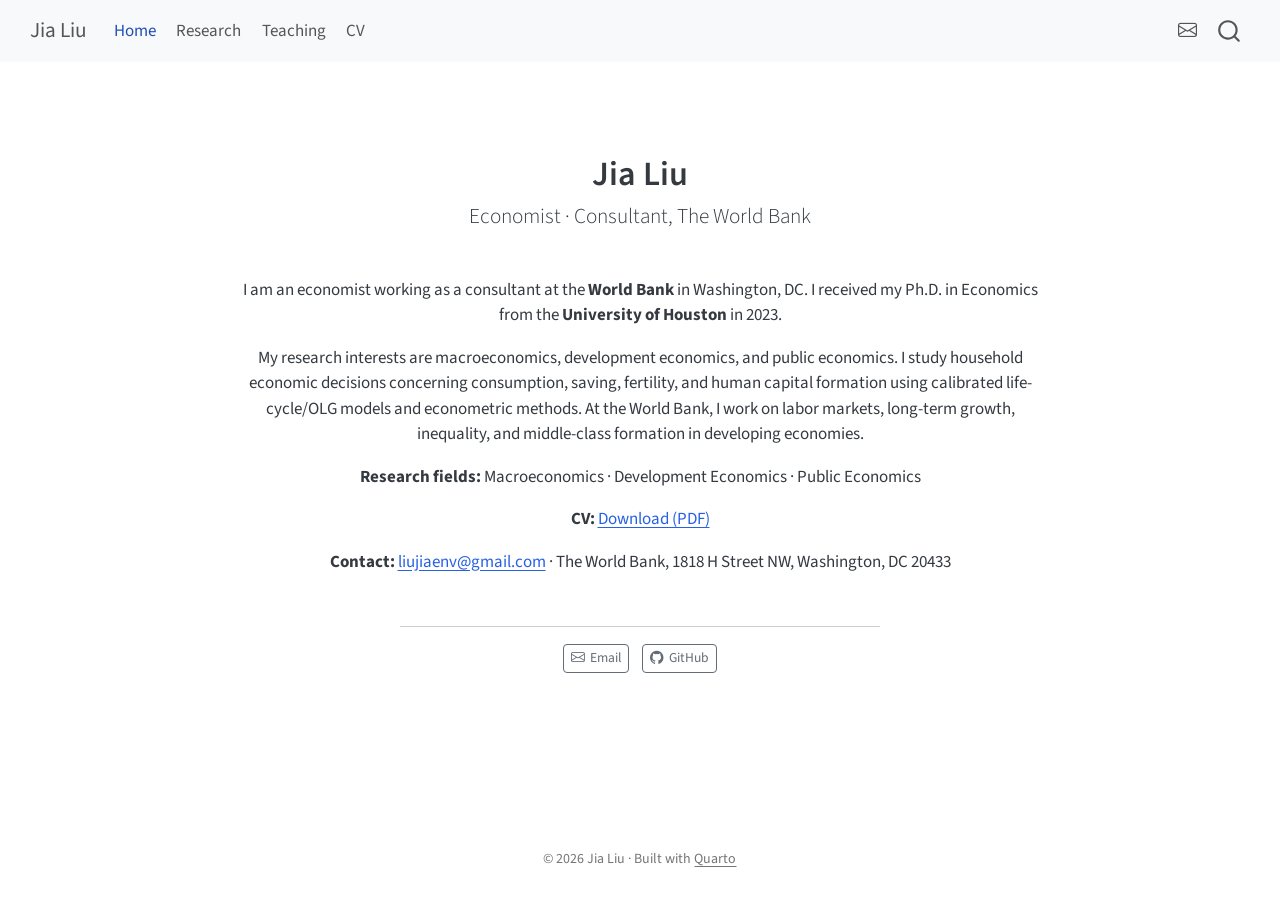
==== docs/index.html @ 07c8d755 "Create Quarto academic website Based on matdehaven/quarto-academic-website, with content from the ol" ====
<!DOCTYPE html>
<html xmlns="http://www.w3.org/1999/xhtml" lang="en" xml:lang="en"><head>

<meta charset="utf-8">
<meta name="generator" content="quarto-1.10.18">

<meta name="viewport" content="width=device-width, initial-scale=1.0, user-scalable=yes">


<title>Jia Liu</title>
<style>
/* Default styles provided by pandoc.
** See https://pandoc.org/MANUAL.html#variables-for-html for config info.
*/
span.smallcaps{font-variant: small-caps;}
div.columns{display: flex; gap: 1.5em;}
div.column{flex: auto;}
@media screen {
div.columns{gap: min(4vw, 1.5em);}
div.column{overflow-x: auto;}
}
div.hanging-indent{margin-left: 1.5em; text-indent: -1.5em;}
ul.task-list{list-style: none;}
ul.task-list li input[type="checkbox"] {
  width: 0.8em;
  margin: 0 0.8em 0.2em -1em; /* quarto-specific, see https://github.com/quarto-dev/quarto-cli/issues/4556 */ 
  vertical-align: middle;
}
</style>


<script src="site_libs/quarto-nav/quarto-nav.js"></script>
<script src="site_libs/quarto-nav/headroom.min.js"></script>
<script src="site_libs/clipboard/clipboard.min.js"></script>
<script src="site_libs/quarto-search/autocomplete.umd.js"></script>
<script src="site_libs/quarto-search/fuse.min.js"></script>
<script src="site_libs/quarto-search/quarto-search.js"></script>
<meta name="quarto:offset" content="./">
<link href="./logo.png" rel="icon" type="image/png">
<script src="site_libs/quarto-html/quarto.js" type="module"></script>
<script src="site_libs/quarto-html/tabsets/tabsets.js" type="module"></script>
<script src="site_libs/quarto-html/popper.min.js"></script>
<script src="site_libs/quarto-html/tippy.umd.min.js"></script>
<link href="site_libs/quarto-html/tippy.css" rel="stylesheet">
<link href="site_libs/quarto-html/quarto-syntax-highlighting-64a204ab8560d761af7679ceaba22944.css" rel="stylesheet" id="quarto-text-highlighting-styles">
<script src="site_libs/bootstrap/bootstrap.min.js"></script>
<link href="site_libs/bootstrap/bootstrap-icons.css" rel="stylesheet">
<link href="site_libs/bootstrap/bootstrap-445b8638c3d06994fee0907d791121c4.min.css" rel="stylesheet" append-hash="true" id="quarto-bootstrap" data-mode="light">
<script id="quarto-search-options" type="application/json">{
  "location": "navbar",
  "copy-button": false,
  "collapse-after": 3,
  "panel-placement": "end",
  "type": "overlay",
  "limit": 50,
  "keyboard-shortcut": [
    "f",
    "/",
    "s"
  ],
  "show-item-context": false,
  "language": {
    "search-no-results-text": "No results",
    "search-matching-documents-text": "matching documents",
    "search-copy-link-title": "Copy link to search",
    "search-hide-matches-text": "Hide additional matches",
    "search-more-match-text": "more match in this document",
    "search-more-matches-text": "more matches in this document",
    "search-clear-button-title": "Clear",
    "search-text-placeholder": "",
    "search-detached-cancel-button-title": "Cancel",
    "search-submit-button-title": "Submit",
    "search-label": "Search"
  }
}</script>


<link rel="stylesheet" href="styles.css">
</head>

<body class="nav-fixed fullcontent quarto-light">

<div id="quarto-search-results"></div>
  <header id="quarto-header" class="headroom fixed-top">
    <nav class="navbar navbar-expand-lg " data-bs-theme="dark">
      <div class="navbar-container container-fluid">
      <div class="navbar-brand-container mx-auto">
    <a class="navbar-brand" href="./index.html">
    <span class="navbar-title">Jia Liu</span>
    </a>
  </div>
            <div id="quarto-search" class="" title="Search"></div>
          <button class="navbar-toggler" type="button" data-bs-toggle="collapse" data-bs-target="#navbarCollapse" aria-controls="navbarCollapse" role="menu" aria-expanded="false" aria-label="Toggle navigation" onclick="if (window.quartoToggleHeadroom) { window.quartoToggleHeadroom(); }">
  <span class="navbar-toggler-icon"></span>
</button>
          <div class="collapse navbar-collapse" id="navbarCollapse">
            <ul class="navbar-nav navbar-nav-scroll me-auto">
  <li class="nav-item">
    <a class="nav-link active" href="./index.html" aria-current="page"> 
<span class="menu-text">Home</span></a>
  </li>  
  <li class="nav-item">
    <a class="nav-link" href="./research/index.html"> 
<span class="menu-text">Research</span></a>
  </li>  
  <li class="nav-item">
    <a class="nav-link" href="./teaching.html"> 
<span class="menu-text">Teaching</span></a>
  </li>  
  <li class="nav-item">
    <a class="nav-link" href="./files/cv.pdf"> 
<span class="menu-text">CV</span></a>
  </li>  
</ul>
            <ul class="navbar-nav navbar-nav-scroll ms-auto">
  <li class="nav-item compact">
    <a class="nav-link" href="mailto:liujiaenv@gmail.com"> <i class="bi bi-envelope" role="img">
</i> 
<span class="menu-text"></span></a>
  </li>  
</ul>
          </div> <!-- /navcollapse -->
            <div class="quarto-navbar-tools">
</div>
      </div> <!-- /container-fluid -->
    </nav>
</header>
<!-- content -->
<div id="quarto-content" class="quarto-container page-columns page-rows-contents page-layout-article page-navbar">
<!-- sidebar -->
<!-- margin-sidebar -->
    
<!-- main -->
<div class="quarto-about-jolla">
 <header id="title-block-header" class="quarto-title-block default">
<div class="quarto-title">
<h1 class="title">Jia Liu</h1>
<p class="subtitle lead">Economist · Consultant, The World Bank</p>
</div>
<div class="quarto-title-meta">
  </div>
</header><main class="content" id="quarto-document-content">
<p>I am an economist working as a consultant at the <strong>World Bank</strong> in Washington, DC. I received my Ph.D.&nbsp;in Economics from the <strong>University of Houston</strong> in 2023.</p>
<p>My research interests are macroeconomics, development economics, and public economics. I study household economic decisions concerning consumption, saving, fertility, and human capital formation using calibrated life-cycle/OLG models and econometric methods. At the World Bank, I work on labor markets, long-term growth, inequality, and middle-class formation in developing economies.</p>
<p><strong>Research fields:</strong> Macroeconomics · Development Economics · Public Economics</p>
<p><strong>CV:</strong> <a href="files/cv.pdf">Download (PDF)</a></p>
<p><strong>Contact:</strong> <a href="mailto:liujiaenv@gmail.com">liujiaenv@gmail.com</a> · The World Bank, 1818 H Street NW, Washington, DC 20433</p>


</main> 
  <hr class="about-sep">
   <div class="about-links">
  <a href="mailto:liujiaenv@gmail.com" class="about-link" rel="" target="">
    <i class="bi bi-envelope"></i>
     <span class="about-link-text">Email</span>
  </a>
  <a href="https://github.com/jiaEcon" class="about-link" rel="" target="">
    <i class="bi bi-github"></i>
     <span class="about-link-text">GitHub</span>
  </a>
</div>
</div>
 <!-- /main -->
<script id="quarto-html-after-body" type="application/javascript">
  window.document.addEventListener("DOMContentLoaded", function (event) {
    const isCodeAnnotation = (el) => {
      for (const clz of el.classList) {
        if (clz.startsWith('code-annotation-')) {                     
          return true;
        }
      }
      return false;
    }
    const onCopySuccess = function(e) {
      // button target
      const button = e.trigger;
      // don't keep focus
      button.blur();
      // flash "checked"
      button.classList.add('code-copy-button-checked');
      var currentTitle = button.getAttribute("title");
      button.setAttribute("title", "Copied!");
      let tooltip;
      if (window.bootstrap) {
        button.setAttribute("data-bs-toggle", "tooltip");
        button.setAttribute("data-bs-placement", "left");
        button.setAttribute("data-bs-title", "Copied!");
        tooltip = new bootstrap.Tooltip(button, 
          { trigger: "manual", 
            customClass: "code-copy-button-tooltip",
            offset: [0, -8]});
        tooltip.show();    
      }
      setTimeout(function() {
        if (tooltip) {
          tooltip.hide();
          button.removeAttribute("data-bs-title");
          button.removeAttribute("data-bs-toggle");
          button.removeAttribute("data-bs-placement");
        }
        button.setAttribute("title", currentTitle);
        button.classList.remove('code-copy-button-checked');
      }, 1000);
      // clear code selection
      e.clearSelection();
    }
    const getTextToCopy = function(trigger) {
      const outerScaffold = trigger.parentElement.cloneNode(true);
      const codeEl = outerScaffold.querySelector('code');
      for (const childEl of codeEl.children) {
        if (isCodeAnnotation(childEl)) {
          childEl.remove();
        }
      }
      return codeEl.innerText;
    }
    const clipboard = new window.ClipboardJS('.code-copy-button:not([data-in-quarto-modal])', {
      text: getTextToCopy
    });
    clipboard.on('success', onCopySuccess);
    if (window.document.getElementById('quarto-embedded-source-code-modal')) {
      const clipboardModal = new window.ClipboardJS('.code-copy-button[data-in-quarto-modal]', {
        text: getTextToCopy,
        container: window.document.getElementById('quarto-embedded-source-code-modal')
      });
      clipboardModal.on('success', onCopySuccess);
    }
      var localhostRegex = new RegExp(/^(?:http|https):\/\/localhost\:?[0-9]*\//);
      var mailtoRegex = new RegExp(/^mailto:/);
        var filterRegex = new RegExp('/' + window.location.host + '/');
      var isInternal = (href) => {
          return filterRegex.test(href) || localhostRegex.test(href) || mailtoRegex.test(href);
      }
      // Inspect non-navigation links and adorn them if external
     var links = window.document.querySelectorAll('a[href]:not(.nav-link):not(.navbar-brand):not(.toc-action):not(.sidebar-link):not(.sidebar-item-toggle):not(.pagination-link):not(.no-external):not([aria-hidden]):not(.dropdown-item):not(.quarto-navigation-tool):not(.about-link)');
      for (var i=0; i<links.length; i++) {
        const link = links[i];
        if (!isInternal(link.href)) {
          // undo the damage that might have been done by quarto-nav.js in the case of
          // links that we want to consider external
          if (link.dataset.originalHref !== undefined) {
            link.href = link.dataset.originalHref;
          }
        }
      }
    function tippyHover(el, contentFn, onTriggerFn, onUntriggerFn) {
      const config = {
        allowHTML: true,
        maxWidth: 500,
        delay: 100,
        arrow: false,
        appendTo: function(el) {
            return el.parentElement;
        },
        interactive: true,
        interactiveBorder: 10,
        theme: 'quarto',
        placement: 'bottom-start',
      };
      if (contentFn) {
        config.content = contentFn;
      }
      if (onTriggerFn) {
        config.onTrigger = onTriggerFn;
      }
      if (onUntriggerFn) {
        config.onUntrigger = onUntriggerFn;
      }
      window.tippy(el, config); 
    }
    const noterefs = window.document.querySelectorAll('a[role="doc-noteref"]');
    for (var i=0; i<noterefs.length; i++) {
      const ref = noterefs[i];
      tippyHover(ref, function() {
        // use id or data attribute instead here
        let href = ref.getAttribute('data-footnote-href') || ref.getAttribute('href');
        try { href = new URL(href).hash; } catch {}
        const id = href.replace(/^#\/?/, "");
        const note = window.document.getElementById(id);
        if (note) {
          return note.innerHTML;
        } else {
          return "";
        }
      });
    }
    const xrefs = window.document.querySelectorAll('a.quarto-xref');
    const processXRef = (id, note) => {
      // Strip column container classes
      const stripColumnClz = (el) => {
        el.classList.remove("page-full", "page-columns");
        if (el.children) {
          for (const child of el.children) {
            stripColumnClz(child);
          }
        }
      }
      stripColumnClz(note)
      if (id === null || id.startsWith('sec-')) {
        // Special case sections, only their first couple elements
        const container = document.createElement("div");
        if (note.children && note.children.length > 2) {
          container.appendChild(note.children[0].cloneNode(true));
          for (let i = 1; i < note.children.length; i++) {
            const child = note.children[i];
            if (child.tagName === "P" && child.innerText === "") {
              continue;
            } else {
              container.appendChild(child.cloneNode(true));
              break;
            }
          }
          if (window.Quarto?.typesetMath) {
            window.Quarto.typesetMath(container);
          }
          return container.innerHTML
        } else {
          if (window.Quarto?.typesetMath) {
            window.Quarto.typesetMath(note);
          }
          return note.innerHTML;
        }
      } else {
        // Remove any anchor links if they are present
        const anchorLink = note.querySelector('a.anchorjs-link');
        if (anchorLink) {
          anchorLink.remove();
        }
        if (window.Quarto?.typesetMath) {
          window.Quarto.typesetMath(note);
        }
        if (note.classList.contains("callout")) {
          return note.outerHTML;
        } else {
          return note.innerHTML;
        }
      }
    }
    for (var i=0; i<xrefs.length; i++) {
      const xref = xrefs[i];
      tippyHover(xref, undefined, function(instance) {
        instance.disable();
        let url = xref.getAttribute('href');
        let hash = undefined; 
        if (url.startsWith('#')) {
          hash = url;
        } else {
          try { hash = new URL(url).hash; } catch {}
        }
        if (hash) {
          const id = hash.replace(/^#\/?/, "");
          const note = window.document.getElementById(id);
          if (note !== null) {
            try {
              const html = processXRef(id, note.cloneNode(true));
              instance.setContent(html);
            } finally {
              instance.enable();
              instance.show();
            }
          } else {
            // See if we can fetch this
            fetch(url.split('#')[0])
            .then(res => res.text())
            .then(html => {
              const parser = new DOMParser();
              const htmlDoc = parser.parseFromString(html, "text/html");
              const note = htmlDoc.getElementById(id);
              if (note !== null) {
                const html = processXRef(id, note);
                instance.setContent(html);
              } 
            }).finally(() => {
              instance.enable();
              instance.show();
            });
          }
        } else {
          // See if we can fetch a full url (with no hash to target)
          // This is a special case and we should probably do some content thinning / targeting
          fetch(url)
          .then(res => res.text())
          .then(html => {
            const parser = new DOMParser();
            const htmlDoc = parser.parseFromString(html, "text/html");
            const note = htmlDoc.querySelector('main.content');
            if (note !== null) {
              // This should only happen for chapter cross references
              // (since there is no id in the URL)
              // remove the first header
              if (note.children.length > 0 && note.children[0].tagName === "HEADER") {
                note.children[0].remove();
              }
              const html = processXRef(null, note);
              instance.setContent(html);
            } 
          }).finally(() => {
            instance.enable();
            instance.show();
          });
        }
      }, function(instance) {
      });
    }
        let selectedAnnoteEl;
        const selectorForAnnotation = ( cell, annotation) => {
          let cellAttr = 'data-code-cell="' + cell + '"';
          let lineAttr = 'data-code-annotation="' +  annotation + '"';
          const selector = 'span[' + cellAttr + '][' + lineAttr + ']';
          return selector;
        }
        const selectCodeLines = (annoteEl) => {
          const doc = window.document;
          const targetCell = annoteEl.getAttribute("data-target-cell");
          const targetAnnotation = annoteEl.getAttribute("data-target-annotation");
          const annoteSpan = window.document.querySelector(selectorForAnnotation(targetCell, targetAnnotation));
          const lines = annoteSpan.getAttribute("data-code-lines").split(",");
          const lineIds = lines.map((line) => {
            return targetCell + "-" + line;
          })
          let top = null;
          let height = null;
          let parent = null;
          if (lineIds.length > 0) {
              //compute the position of the single el (top and bottom and make a div)
              const el = window.document.getElementById(lineIds[0]);
              top = el.offsetTop;
              height = el.offsetHeight;
              parent = el.parentElement.parentElement;
            if (lineIds.length > 1) {
              const lastEl = window.document.getElementById(lineIds[lineIds.length - 1]);
              const bottom = lastEl.offsetTop + lastEl.offsetHeight;
              height = bottom - top;
            }
            if (top !== null && height !== null && parent !== null) {
              // cook up a div (if necessary) and position it 
              let div = window.document.getElementById("code-annotation-line-highlight");
              if (div === null) {
                div = window.document.createElement("div");
                div.setAttribute("id", "code-annotation-line-highlight");
                div.style.position = 'absolute';
                parent.appendChild(div);
              }
              div.style.top = top - 2 + "px";
              div.style.height = height + 4 + "px";
              div.style.left = 0;
              let gutterDiv = window.document.getElementById("code-annotation-line-highlight-gutter");
              if (gutterDiv === null) {
                gutterDiv = window.document.createElement("div");
                gutterDiv.setAttribute("id", "code-annotation-line-highlight-gutter");
                gutterDiv.style.position = 'absolute';
                const codeCell = window.document.getElementById(targetCell);
                const gutter = codeCell.querySelector('.code-annotation-gutter');
                gutter.appendChild(gutterDiv);
              }
              gutterDiv.style.top = top - 2 + "px";
              gutterDiv.style.height = height + 4 + "px";
            }
            selectedAnnoteEl = annoteEl;
          }
        };
        const unselectCodeLines = () => {
          const elementsIds = ["code-annotation-line-highlight", "code-annotation-line-highlight-gutter"];
          elementsIds.forEach((elId) => {
            const div = window.document.getElementById(elId);
            if (div) {
              div.remove();
            }
          });
          selectedAnnoteEl = undefined;
        };
          // Handle positioning of the toggle
      window.addEventListener(
        "resize",
        throttle(() => {
          elRect = undefined;
          if (selectedAnnoteEl) {
            selectCodeLines(selectedAnnoteEl);
          }
        }, 10)
      );
      function throttle(fn, ms) {
      let throttle = false;
      let timer;
        return (...args) => {
          if(!throttle) { // first call gets through
              fn.apply(this, args);
              throttle = true;
          } else { // all the others get throttled
              if(timer) clearTimeout(timer); // cancel #2
              timer = setTimeout(() => {
                fn.apply(this, args);
                timer = throttle = false;
              }, ms);
          }
        };
      }
        // Attach click handler to the DT
        const annoteDls = window.document.querySelectorAll('dt[data-target-cell]');
        for (const annoteDlNode of annoteDls) {
          annoteDlNode.addEventListener('click', (event) => {
            const clickedEl = event.target;
            if (clickedEl !== selectedAnnoteEl) {
              unselectCodeLines();
              const activeEl = window.document.querySelector('dt[data-target-cell].code-annotation-active');
              if (activeEl) {
                activeEl.classList.remove('code-annotation-active');
              }
              selectCodeLines(clickedEl);
              clickedEl.classList.add('code-annotation-active');
            } else {
              // Unselect the line
              unselectCodeLines();
              clickedEl.classList.remove('code-annotation-active');
            }
          });
        }
    const findCites = (el) => {
      const parentEl = el.parentElement;
      if (parentEl) {
        const cites = parentEl.dataset.cites;
        if (cites) {
          return {
            el,
            cites: cites.split(' ')
          };
        } else {
          return findCites(el.parentElement)
        }
      } else {
        return undefined;
      }
    };
    var bibliorefs = window.document.querySelectorAll('a[role="doc-biblioref"]');
    for (var i=0; i<bibliorefs.length; i++) {
      const ref = bibliorefs[i];
      const citeInfo = findCites(ref);
      if (citeInfo) {
        tippyHover(citeInfo.el, function() {
          var popup = window.document.createElement('div');
          citeInfo.cites.forEach(function(cite) {
            var citeDiv = window.document.createElement('div');
            citeDiv.classList.add('hanging-indent');
            citeDiv.classList.add('csl-entry');
            var biblioDiv = window.document.getElementById('ref-' + cite);
            if (biblioDiv) {
              citeDiv.innerHTML = biblioDiv.innerHTML;
            }
            popup.appendChild(citeDiv);
          });
          return popup.innerHTML;
        });
      }
    }
  });
  </script>
</div> <!-- /content -->
<footer class="footer">
  <div class="nav-footer">
    <div class="nav-footer-left">
      &nbsp;
    </div>   
    <div class="nav-footer-center">
<p>© 2026 Jia Liu · Built with <a href="https://quarto.org">Quarto</a></p>
</div>
    <div class="nav-footer-right">
      &nbsp;
    </div>
  </div>
</footer>




</body></html>
---- docs/site_libs/quarto-html/tippy.css ----
.tippy-box[data-animation=fade][data-state=hidden]{opacity:0}[data-tippy-root]{max-width:calc(100vw - 10px)}.tippy-box{position:relative;background-color:#333;color:#fff;border-radius:4px;font-size:14px;line-height:1.4;white-space:normal;outline:0;transition-property:transform,visibility,opacity}.tippy-box[data-placement^=top]>.tippy-arrow{bottom:0}.tippy-box[data-placement^=top]>.tippy-arrow:before{bottom:-7px;left:0;border-width:8px 8px 0;border-top-color:initial;transform-origin:center top}.tippy-box[data-placement^=bottom]>.tippy-arrow{top:0}.tippy-box[data-placement^=bottom]>.tippy-arrow:before{top:-7px;left:0;border-width:0 8px 8px;border-bottom-color:initial;transform-origin:center bottom}.tippy-box[data-placement^=left]>.tippy-arrow{right:0}.tippy-box[data-placement^=left]>.tippy-arrow:before{border-width:8px 0 8px 8px;border-left-color:initial;right:-7px;transform-origin:center left}.tippy-box[data-placement^=right]>.tippy-arrow{left:0}.tippy-box[data-placement^=right]>.tippy-arrow:before{left:-7px;border-width:8px 8px 8px 0;border-right-color:initial;transform-origin:center right}.tippy-box[data-inertia][data-state=visible]{transition-timing-function:cubic-bezier(.54,1.5,.38,1.11)}.tippy-arrow{width:16px;height:16px;color:#333}.tippy-arrow:before{content:"";position:absolute;border-color:transparent;border-style:solid}.tippy-content{position:relative;padding:5px 9px;z-index:1}
---- docs/site_libs/quarto-html/quarto-syntax-highlighting-64a204ab8560d761af7679ceaba22944.css ----
/* quarto syntax highlight colors */
:root {
  --quarto-hl-ot-color: #003B4F;
  --quarto-hl-at-color: #657422;
  --quarto-hl-ss-color: #20794D;
  --quarto-hl-an-color: #5E5E5E;
  --quarto-hl-fu-color: #4758AB;
  --quarto-hl-st-color: #20794D;
  --quarto-hl-cf-color: #003B4F;
  --quarto-hl-op-color: #5E5E5E;
  --quarto-hl-er-color: #AD0000;
  --quarto-hl-bn-color: #AD0000;
  --quarto-hl-al-color: #AD0000;
  --quarto-hl-va-color: #111111;
  --quarto-hl-bu-color: inherit;
  --quarto-hl-ex-color: inherit;
  --quarto-hl-pp-color: #AD0000;
  --quarto-hl-in-color: #5E5E5E;
  --quarto-hl-vs-color: #20794D;
  --quarto-hl-wa-color: #5E5E5E;
  --quarto-hl-do-color: #5E5E5E;
  --quarto-hl-im-color: #00769E;
  --quarto-hl-ch-color: #20794D;
  --quarto-hl-dt-color: #AD0000;
  --quarto-hl-fl-color: #AD0000;
  --quarto-hl-co-color: #5E5E5E;
  --quarto-hl-cv-color: #5E5E5E;
  --quarto-hl-cn-color: #8f5902;
  --quarto-hl-sc-color: #5E5E5E;
  --quarto-hl-dv-color: #AD0000;
  --quarto-hl-kw-color: #003B4F;
}

/* other quarto variables */
:root {
  --quarto-font-monospace: SFMono-Regular, Menlo, Monaco, Consolas, "Liberation Mono", "Courier New", monospace;
}

/* syntax highlight based on Pandoc's rules */
pre > code.sourceCode > span {
  color: #003B4F;
}

code.sourceCode > span {
  color: #003B4F;
}

div.sourceCode,
div.sourceCode pre.sourceCode {
  color: #003B4F;
}

/* Normal */
code span {
  color: #003B4F;
}

/* Alert */
code span.al {
  color: #AD0000;
  font-style: inherit;
}

/* Annotation */
code span.an {
  color: #5E5E5E;
  font-style: inherit;
}

/* Attribute */
code span.at {
  color: #657422;
  font-style: inherit;
}

/* BaseN */
code span.bn {
  color: #AD0000;
  font-style: inherit;
}

/* BuiltIn */
code span.bu {
  font-style: inherit;
}

/* ControlFlow */
code span.cf {
  color: #003B4F;
  font-weight: bold;
  font-style: inherit;
}

/* Char */
code span.ch {
  color: #20794D;
  font-style: inherit;
}

/* Constant */
code span.cn {
  color: #8f5902;
  font-style: inherit;
}

/* Comment */
code span.co {
  color: #5E5E5E;
  font-style: inherit;
}

/* CommentVar */
code span.cv {
  color: #5E5E5E;
  font-style: italic;
}

/* Documentation */
code span.do {
  color: #5E5E5E;
  font-style: italic;
}

/* DataType */
code span.dt {
  color: #AD0000;
  font-style: inherit;
}

/* DecVal */
code span.dv {
  color: #AD0000;
  font-style: inherit;
}

/* Error */
code span.er {
  color: #AD0000;
  font-style: inherit;
}

/* Extension */
code span.ex {
  font-style: inherit;
}

/* Float */
code span.fl {
  color: #AD0000;
  font-style: inherit;
}

/* Function */
code span.fu {
  color: #4758AB;
  font-style: inherit;
}

/* Import */
code span.im {
  color: #00769E;
  font-style: inherit;
}

/* Information */
code span.in {
  color: #5E5E5E;
  font-style: inherit;
}

/* Keyword */
code span.kw {
  color: #003B4F;
  font-weight: bold;
  font-style: inherit;
}

/* Operator */
code span.op {
  color: #5E5E5E;
  font-style: inherit;
}

/* Other */
code span.ot {
  color: #003B4F;
  font-style: inherit;
}

/* Preprocessor */
code span.pp {
  color: #AD0000;
  font-style: inherit;
}

/* SpecialChar */
code span.sc {
  color: #5E5E5E;
  font-style: inherit;
}

/* SpecialString */
code span.ss {
  color: #20794D;
  font-style: inherit;
}

/* String */
code span.st {
  color: #20794D;
  font-style: inherit;
}

/* Variable */
code span.va {
  color: #111111;
  font-style: inherit;
}

/* VerbatimString */
code span.vs {
  color: #20794D;
  font-style: inherit;
}

/* Warning */
code span.wa {
  color: #5E5E5E;
  font-style: italic;
}

.prevent-inlining {
  content: "</";
}

/*# sourceMappingURL=9d8d5bb603a83b8298b89080a598c93b.css.map */
---- docs/styles.css ----
/* css styles */
.quarto-listing-default .listing-subtitle {
  font-style: italic;
}
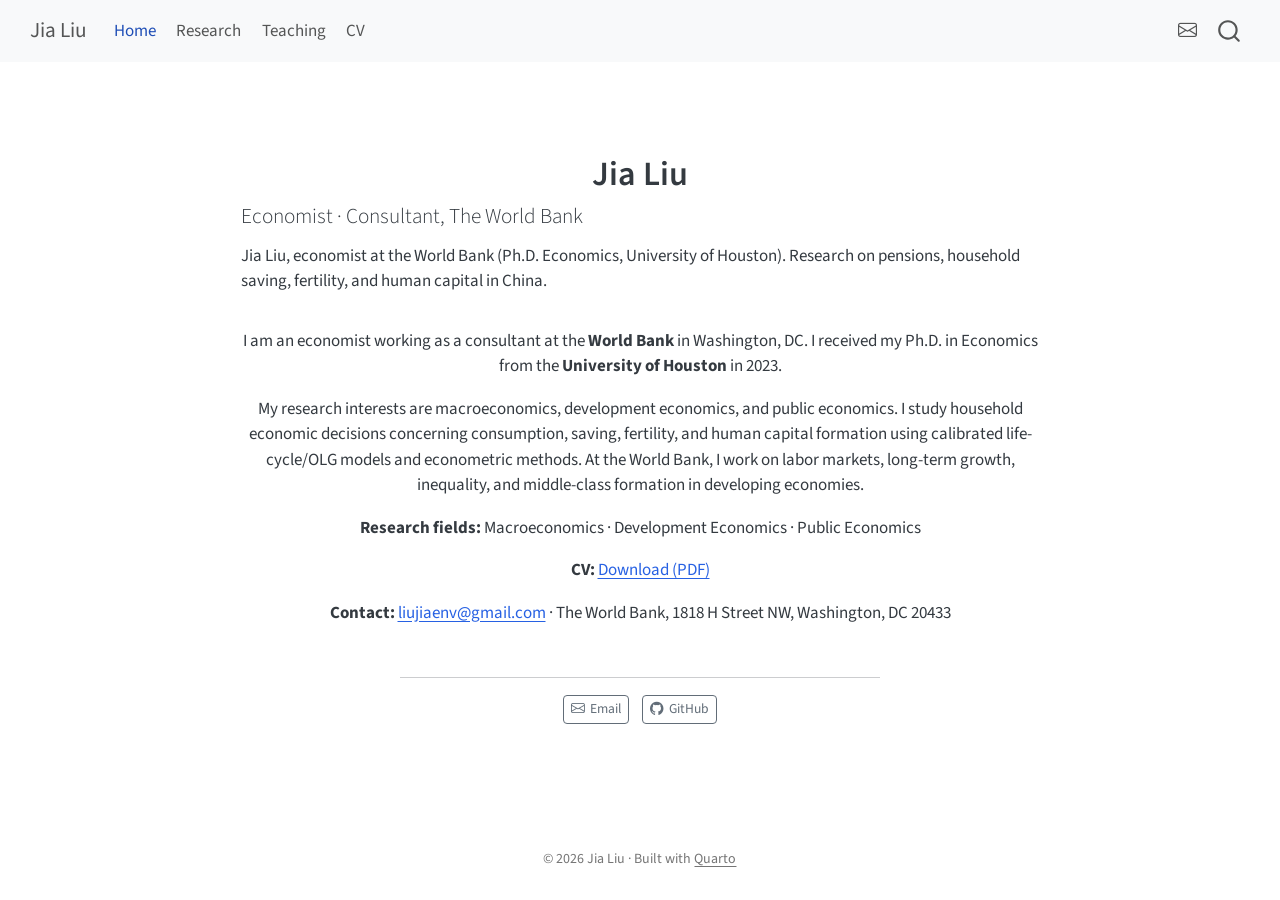
==== commit d910907d: "Add sitemap, robots.txt, and page descriptions for search engines Co-Authored-By: Claude Opus 5.5 <n" ====
--- a/docs/index.html
+++ b/docs/index.html
@@ -6,6 +6,7 @@
 
 <meta name="viewport" content="width=device-width, initial-scale=1.0, user-scalable=yes">
 
+<meta name="description" content="Jia Liu, economist at the World Bank (Ph.D.&nbsp;Economics, University of Houston). Research on pensions, household saving, fertility, and human capital in China.">
 
 <title>Jia Liu</title>
 <style>
@@ -76,6 +77,9 @@
 
 
 <link rel="stylesheet" href="styles.css">
+<meta property="og:title" content="Jia Liu">
+<meta property="og:description" content="Jia Liu, economist at the World Bank (Ph.D.&nbsp;Economics, University of Houston). Research on pensions, household saving, fertility, and human capital in China.">
+<meta property="og:site_name" content="Jia Liu">
 </head>
 
 <body class="nav-fixed fullcontent quarto-light">
@@ -137,6 +141,11 @@
 <h1 class="title">Jia Liu</h1>
 <p class="subtitle lead">Economist · Consultant, The World Bank</p>
 </div>
+<div>
+  <div class="description">
+    Jia Liu, economist at the World Bank (Ph.D.&nbsp;Economics, University of Houston). Research on pensions, household saving, fertility, and human capital in China.
+  </div>
+</div>
 <div class="quarto-title-meta">
   </div>
 </header><main class="content" id="quarto-document-content">
@@ -227,7 +236,7 @@
     }
       var localhostRegex = new RegExp(/^(?:http|https):\/\/localhost\:?[0-9]*\//);
       var mailtoRegex = new RegExp(/^mailto:/);
-        var filterRegex = new RegExp('/' + window.location.host + '/');
+        var filterRegex = new RegExp("https:\/\/jiaecon\.github\.io");
       var isInternal = (href) => {
           return filterRegex.test(href) || localhostRegex.test(href) || mailtoRegex.test(href);
       }
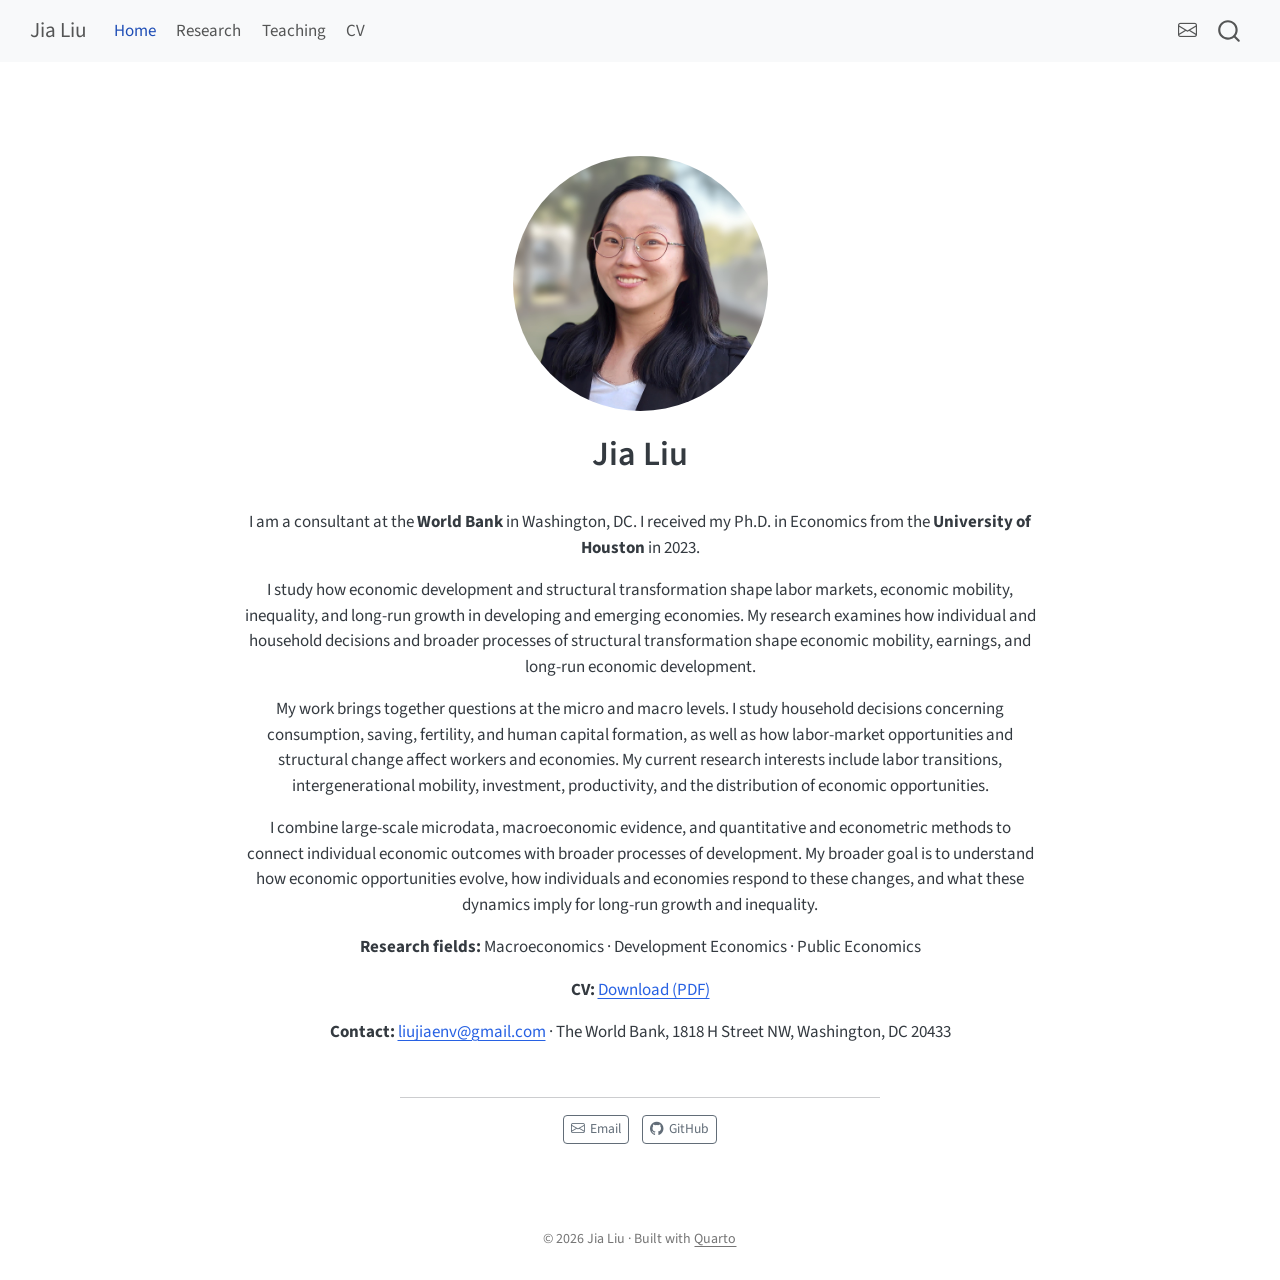
==== commit 7c5e4a45: "Update home page with photos and intro" ====
--- a/docs/index.html
+++ b/docs/index.html
@@ -6,7 +6,6 @@
 
 <meta name="viewport" content="width=device-width, initial-scale=1.0, user-scalable=yes">
 
-<meta name="description" content="Jia Liu, economist at the World Bank (Ph.D.&nbsp;Economics, University of Houston). Research on pensions, household saving, fertility, and human capital in China.">
 
 <title>Jia Liu</title>
 <style>
@@ -74,11 +73,12 @@
     "search-label": "Search"
   }
 }</script>
+<meta name="google-site-verification" content="I25U0Di0AgxMCj4swJsAAJdfg6iRyI_QS4HBXw4oCBU">
 
 
 <link rel="stylesheet" href="styles.css">
 <meta property="og:title" content="Jia Liu">
-<meta property="og:description" content="Jia Liu, economist at the World Bank (Ph.D.&nbsp;Economics, University of Houston). Research on pensions, household saving, fertility, and human capital in China.">
+<meta property="og:description" content="Jia Liu, economist at the World Bank. Research on macroeconomics, development economics, and public economics: pensions, household saving, and human capital in China.">
 <meta property="og:site_name" content="Jia Liu">
 </head>
 
@@ -136,21 +136,19 @@
     
 <!-- main -->
 <div class="quarto-about-jolla">
+  <img src="profile.jpg" class="about-image
+  round " style="height: 15em; width: 15em;">
  <header id="title-block-header" class="quarto-title-block default">
 <div class="quarto-title">
 <h1 class="title">Jia Liu</h1>
-<p class="subtitle lead">Economist · Consultant, The World Bank</p>
-</div>
-<div>
-  <div class="description">
-    Jia Liu, economist at the World Bank (Ph.D.&nbsp;Economics, University of Houston). Research on pensions, household saving, fertility, and human capital in China.
-  </div>
 </div>
 <div class="quarto-title-meta">
   </div>
 </header><main class="content" id="quarto-document-content">
-<p>I am an economist working as a consultant at the <strong>World Bank</strong> in Washington, DC. I received my Ph.D.&nbsp;in Economics from the <strong>University of Houston</strong> in 2023.</p>
-<p>My research interests are macroeconomics, development economics, and public economics. I study household economic decisions concerning consumption, saving, fertility, and human capital formation using calibrated life-cycle/OLG models and econometric methods. At the World Bank, I work on labor markets, long-term growth, inequality, and middle-class formation in developing economies.</p>
+<p>I am a consultant at the <strong>World Bank</strong> in Washington, DC. I received my Ph.D.&nbsp;in Economics from the <strong>University of Houston</strong> in 2023.</p>
+<p>I study how economic development and structural transformation shape labor markets, economic mobility, inequality, and long-run growth in developing and emerging economies. My research examines how individual and household decisions and broader processes of structural transformation shape economic mobility, earnings, and long-run economic development.</p>
+<p>My work brings together questions at the micro and macro levels. I study household decisions concerning consumption, saving, fertility, and human capital formation, as well as how labor-market opportunities and structural change affect workers and economies. My current research interests include labor transitions, intergenerational mobility, investment, productivity, and the distribution of economic opportunities.</p>
+<p>I combine large-scale microdata, macroeconomic evidence, and quantitative and econometric methods to connect individual economic outcomes with broader processes of development. My broader goal is to understand how economic opportunities evolve, how individuals and economies respond to these changes, and what these dynamics imply for long-run growth and inequality.</p>
 <p><strong>Research fields:</strong> Macroeconomics · Development Economics · Public Economics</p>
 <p><strong>CV:</strong> <a href="files/cv.pdf">Download (PDF)</a></p>
 <p><strong>Contact:</strong> <a href="mailto:liujiaenv@gmail.com">liujiaenv@gmail.com</a> · The World Bank, 1818 H Street NW, Washington, DC 20433</p>
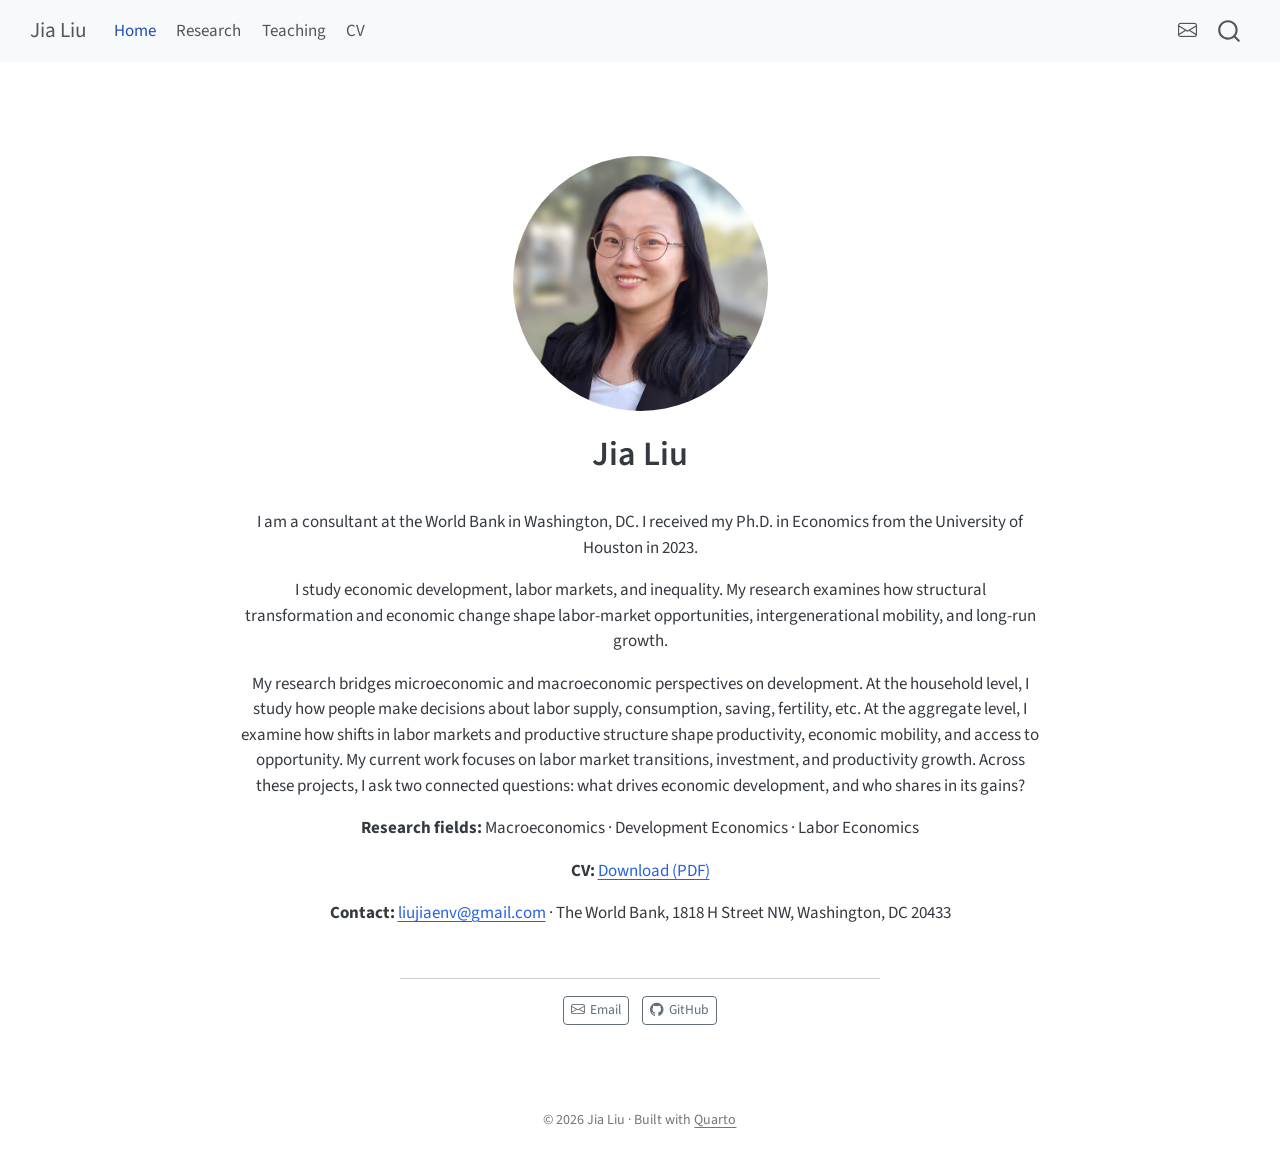
==== commit b744d606: "Update CV and research" ====
--- a/docs/index.html
+++ b/docs/index.html
@@ -145,11 +145,11 @@
 <div class="quarto-title-meta">
   </div>
 </header><main class="content" id="quarto-document-content">
-<p>I am a consultant at the <strong>World Bank</strong> in Washington, DC. I received my Ph.D.&nbsp;in Economics from the <strong>University of Houston</strong> in 2023.</p>
-<p>I study how economic development and structural transformation shape labor markets, economic mobility, inequality, and long-run growth in developing and emerging economies. My research examines how individual and household decisions and broader processes of structural transformation shape economic mobility, earnings, and long-run economic development.</p>
-<p>My work brings together questions at the micro and macro levels. I study household decisions concerning consumption, saving, fertility, and human capital formation, as well as how labor-market opportunities and structural change affect workers and economies. My current research interests include labor transitions, intergenerational mobility, investment, productivity, and the distribution of economic opportunities.</p>
-<p>I combine large-scale microdata, macroeconomic evidence, and quantitative and econometric methods to connect individual economic outcomes with broader processes of development. My broader goal is to understand how economic opportunities evolve, how individuals and economies respond to these changes, and what these dynamics imply for long-run growth and inequality.</p>
-<p><strong>Research fields:</strong> Macroeconomics · Development Economics · Public Economics</p>
+<p>I am a consultant at the World Bank in Washington, DC. I received my Ph.D.&nbsp;in Economics from the University of Houston in 2023.</p>
+<p>I study economic development, labor markets, and inequality. My research examines how structural transformation and economic change shape labor-market opportunities, intergenerational mobility, and long-run growth.</p>
+<p>My research bridges microeconomic and macroeconomic perspectives on development. At the household level, I study how people make decisions about labor supply, consumption, saving, fertility, etc. At the aggregate level, I examine how shifts in labor markets and productive structure shape productivity, economic mobility, and access to opportunity. My current work focuses on labor market transitions, investment, and productivity growth. Across these projects, I ask two connected questions: what drives economic development, and who shares in its gains?</p>
+<!-- I combine large-scale microdata, macroeconomic evidence, and quantitative and econometric methods to connect individual economic outcomes with broader processes of development. My broader goal is to understand how economic opportunities evolve, how individuals and economies respond to these changes, and what these dynamics imply for long-run growth and inequality. -->
+<p><strong>Research fields:</strong> Macroeconomics · Development Economics · Labor Economics</p>
 <p><strong>CV:</strong> <a href="files/cv.pdf">Download (PDF)</a></p>
 <p><strong>Contact:</strong> <a href="mailto:liujiaenv@gmail.com">liujiaenv@gmail.com</a> · The World Bank, 1818 H Street NW, Washington, DC 20433</p>
 
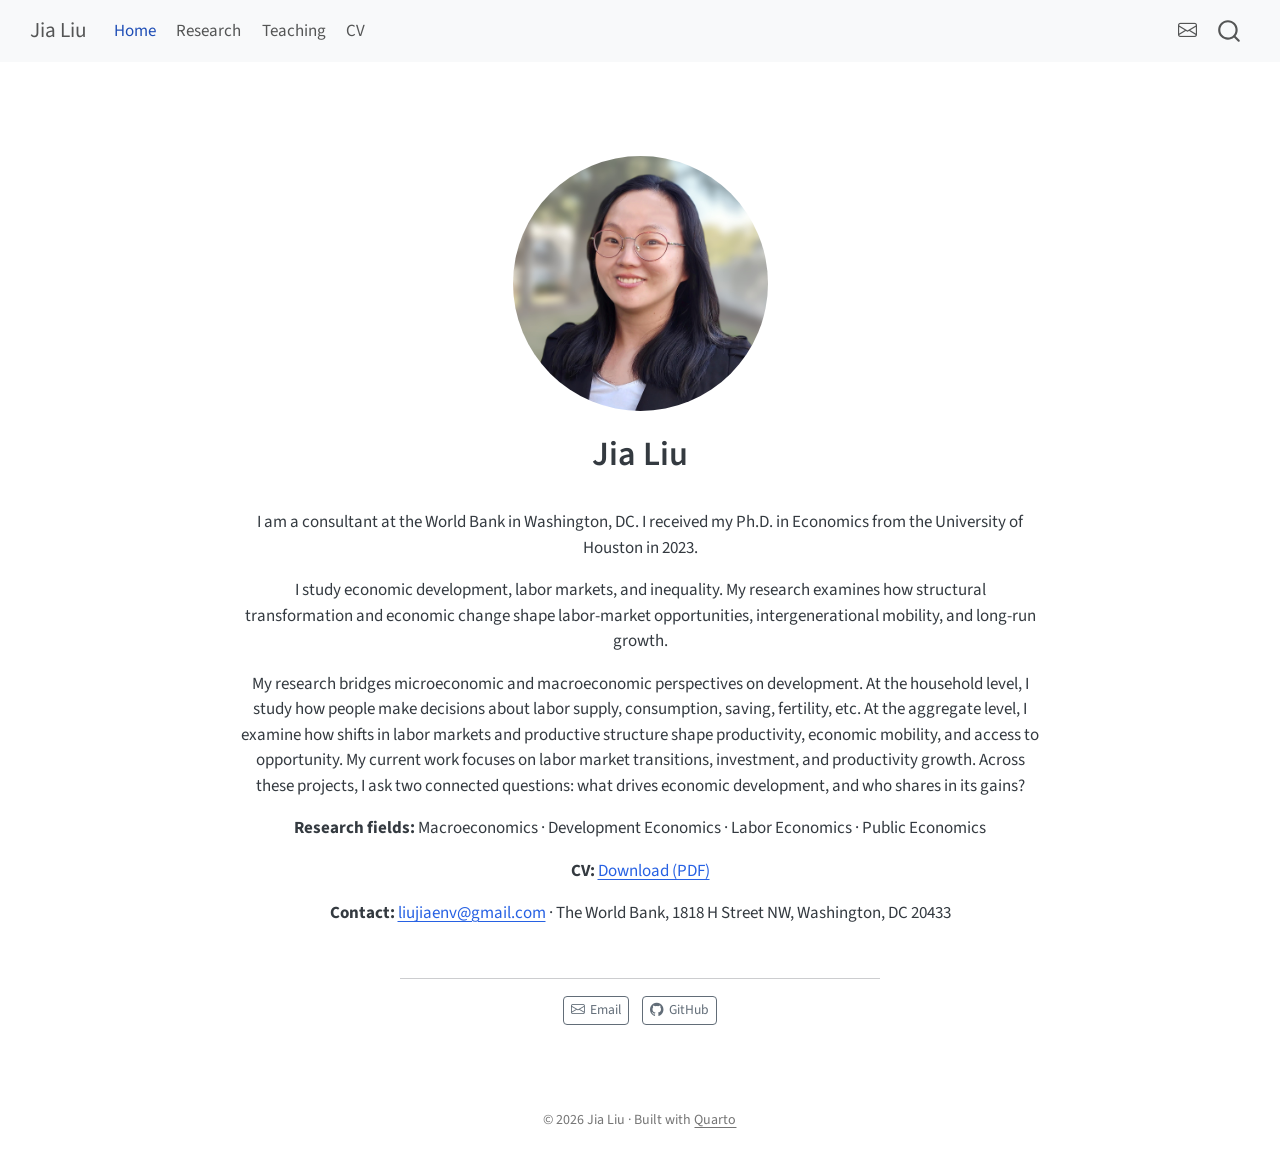
==== commit 04355a17: "add public economics in my research fiedl" ====
--- a/docs/index.html
+++ b/docs/index.html
@@ -149,7 +149,7 @@
 <p>I study economic development, labor markets, and inequality. My research examines how structural transformation and economic change shape labor-market opportunities, intergenerational mobility, and long-run growth.</p>
 <p>My research bridges microeconomic and macroeconomic perspectives on development. At the household level, I study how people make decisions about labor supply, consumption, saving, fertility, etc. At the aggregate level, I examine how shifts in labor markets and productive structure shape productivity, economic mobility, and access to opportunity. My current work focuses on labor market transitions, investment, and productivity growth. Across these projects, I ask two connected questions: what drives economic development, and who shares in its gains?</p>
 <!-- I combine large-scale microdata, macroeconomic evidence, and quantitative and econometric methods to connect individual economic outcomes with broader processes of development. My broader goal is to understand how economic opportunities evolve, how individuals and economies respond to these changes, and what these dynamics imply for long-run growth and inequality. -->
-<p><strong>Research fields:</strong> Macroeconomics · Development Economics · Labor Economics</p>
+<p><strong>Research fields:</strong> Macroeconomics · Development Economics · Labor Economics · Public Economics</p>
 <p><strong>CV:</strong> <a href="files/cv.pdf">Download (PDF)</a></p>
 <p><strong>Contact:</strong> <a href="mailto:liujiaenv@gmail.com">liujiaenv@gmail.com</a> · The World Bank, 1818 H Street NW, Washington, DC 20433</p>
 
